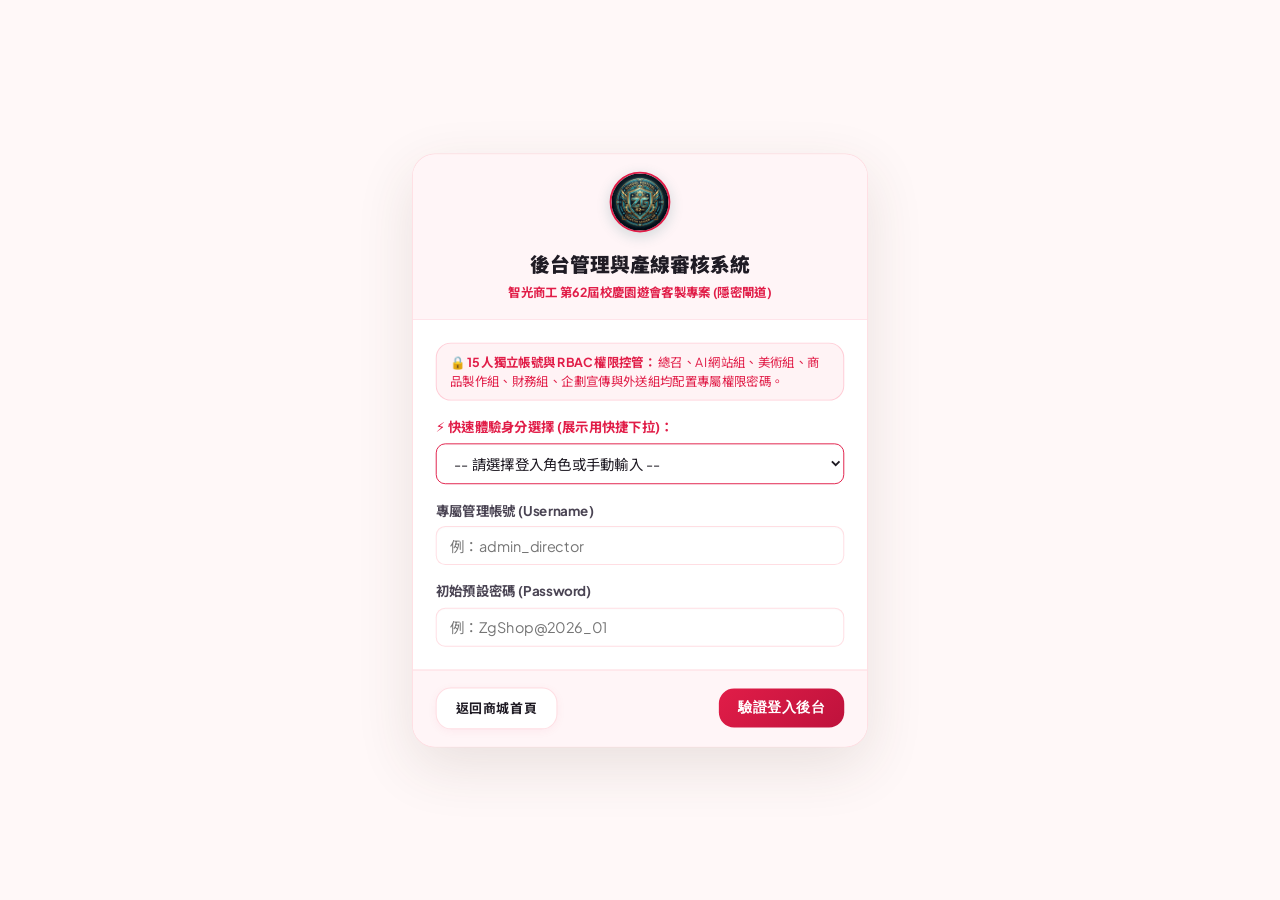
==== admin/index.html @ 62a2a04f "Add files via upload" ====
<!DOCTYPE html>
<html lang="zh-TW">
<head>
  <base href="../">
  <meta charset="UTF-8">
  <meta name="viewport" content="width=device-width, initial-scale=1.0">
  <title>智光商工 62週年校慶 | 後台管理與產線審核系統 (隱密管理閘道)</title>
  <meta name="robots" content="noindex, nofollow">
  <meta name="theme-color" content="#fbf9f5">

  <!-- 2026 雲舞白 × 變革藍綠 全球美學樣式表 -->
  <link rel="stylesheet" href="css/styles.css">
  <link rel="stylesheet" href="css/print.css">

  <style>
    /* 2026 淺色系後台專用高階介面元件 */
    .admin-layout {
      display: flex;
      min-height: 100vh;
      background: var(--bg-main);
    }

    .admin-sidebar {
      width: 260px;
      background: #ffffff;
      border-right: 1px solid var(--border-subtle);
      display: flex;
      flex-direction: column;
      flex-shrink: 0;
      box-shadow: 2px 0 16px rgba(70, 55, 40, 0.03);
    }

    .admin-sidebar-header {
      padding: 22px 20px;
      border-bottom: 1px solid var(--border-subtle);
      display: flex;
      align-items: center;
      gap: 12px;
      background: var(--bg-subtle-warm);
    }

    .admin-nav-list {
      list-style: none;
      padding: 16px 12px;
      display: flex;
      flex-direction: column;
      gap: 6px;
      flex-grow: 1;
    }

    .admin-tab-btn {
      display: flex;
      align-items: center;
      gap: 12px;
      padding: 12px 16px;
      border-radius: var(--radius-md);
      color: var(--text-secondary);
      font-weight: 600;
      font-size: 0.9rem;
      background: transparent;
      border: 1px solid transparent;
      cursor: pointer;
      width: 100%;
      text-align: left;
      transition: all var(--transition-fast);
    }

    .admin-tab-btn:hover {
      background: var(--bg-subtle-warm);
      color: var(--text-primary);
    }

    .admin-tab-btn.active {
      background: var(--teal-soft-bg);
      border-color: var(--teal-border);
      color: var(--teal-primary);
      font-weight: 800;
    }

    .admin-content-area {
      flex-grow: 1;
      overflow-y: auto;
      background: var(--bg-main);
      display: flex;
      flex-direction: column;
    }

    .admin-topbar {
      height: 70px;
      border-bottom: 1px solid var(--border-subtle);
      background: rgba(255, 255, 255, 0.9);
      backdrop-filter: blur(16px);
      display: flex;
      align-items: center;
      justify-content: space-between;
      padding: 0 28px;
      box-shadow: 0 2px 10px rgba(70, 55, 40, 0.02);
    }

    .admin-view-body {
      padding: 28px;
      flex-grow: 1;
    }

    .admin-tab-content {
      display: none;
    }

    .admin-tab-content.active {
      display: block;
    }

    /* 表格樣式 (白底暖灰邊框高對比) */
    .admin-table {
      width: 100%;
      border-collapse: collapse;
      font-size: 0.88rem;
      background: #ffffff;
    }

    .admin-table th, .admin-table td {
      padding: 12px 14px;
      border-bottom: 1px solid var(--border-subtle);
      text-align: left;
    }

    .admin-table th {
      background: var(--bg-subtle-warm);
      color: var(--text-secondary);
      font-weight: 800;
      white-space: nowrap;
    }

    .admin-table tr:hover td {
      background: rgba(18, 99, 107, 0.03);
    }

    .table-img-thumb {
      width: 44px;
      height: 44px;
      border-radius: 6px;
      object-fit: cover;
      border: 1px solid var(--border-subtle);
      cursor: pointer;
      transition: transform 0.2s;
      background: #fff;
    }

    .table-img-thumb:hover {
      transform: scale(1.15);
      border-color: var(--teal-primary);
    }

    .role-badge {
      display: inline-block;
      padding: 3px 8px;
      border-radius: var(--radius-full);
      font-size: 0.72rem;
      font-weight: 800;
      background: var(--teal-soft-bg);
      border: 1px solid var(--teal-border);
      color: var(--teal-primary);
    }

    .btn-sm {
      padding: 6px 14px;
      font-size: 0.82rem;
    }
  </style>
</head>
<body>

  <!-- 後台 Toast 通知容器 -->
  <div id="admin-toast-container"></div>

  <!-- ==========================================
       狀態 1：後台登入閘道視窗 (RBAC 獨立驗證)
       ========================================== -->
  <div id="admin-login-screen" style="position:fixed;inset:0;background:var(--bg-main);z-index:9999;display:flex;align-items:center;justify-content:center;padding:20px;">
    <div class="modal-card" style="max-width:480px;border-color:var(--border-subtle);box-shadow:0 20px 60px rgba(70,55,40,0.12);">
      <div class="modal-header" style="text-align:center;display:block;background:var(--bg-subtle-warm);">
        <img src="assets/images/logo.png" style="width:64px;height:64px;border-radius:50%;border:2px solid var(--teal-primary);margin:0 auto 10px;box-shadow:0 4px 14px rgba(18,99,107,0.2);">
        <h2 style="font-size:1.3rem;font-weight:900;color:var(--text-primary);">後台管理與產線審核系統</h2>
        <div style="font-size:0.82rem;color:var(--teal-primary);margin-top:2px;font-weight:700;">智光商工 第62屆校慶園遊會客製專案 (隱密閘道)</div>
      </div>

      <form id="form-admin-login">
        <div class="modal-body" style="gap:16px;">
          <div style="background:var(--teal-soft-bg);border:1px solid var(--teal-border);border-radius:var(--radius-md);padding:10px 14px;font-size:0.82rem;color:var(--teal-primary);line-height:1.5;">
            🔒 <strong>15 人獨立帳號與 RBAC 權限控管：</strong> 總召、AI 網站組、美術組、商品製作組、財務組、企劃宣傳與外送組均配置專屬權限密碼。
          </div>

          <!-- 快速角色體驗切換器 (Demo 便利選單) -->
          <div class="form-group">
            <label class="form-label" style="color:var(--teal-primary);">⚡ 快速體驗身分選擇 (展示用快捷下拉)：</label>
            <select id="quick-role-select" class="form-select" style="border-color:var(--teal-primary);">
              <option value="">-- 請選擇登入角色或手動輸入 --</option>
              <option value="admin_director">總召 (Super Admin) - 全權限 / 銷毀權</option>
              <option value="admin_web_core">AI 網站組 (Developer) - 系統開發 / 報表</option>
              <option value="admin_art_core">美術視覺組 (QC Reviewer) - 1080P 圖檔審核</option>
              <option value="admin_maker_core">商品製作組 (Production) - 產線直開原圖</option>
              <option value="admin_finance_core">財務組 (Finance) - 營收 / Excel / 雙聯單</option>
              <option value="staff_plan_A">企劃組 (Marketing) - 統計 / 個資脫敏</option>
              <option value="staff_promo_A">宣傳組 (Promotion) - 進度 / 個資脫敏</option>
              <option value="staff_delivery_A">外送組 (Logistics) - 班級配送 / 退件單</option>
            </select>
          </div>

          <div class="form-group">
            <label class="form-label" for="admin-login-username">專屬管理帳號 (Username)</label>
            <input type="text" id="admin-login-username" class="form-input" placeholder="例：admin_director" required>
          </div>

          <div class="form-group">
            <label class="form-label" for="admin-login-password">初始預設密碼 (Password)</label>
            <input type="password" id="admin-login-password" class="form-input" placeholder="例：ZgShop@2026_01" required>
          </div>
        </div>

        <div class="modal-footer" style="justify-content:space-between;background:var(--bg-subtle-warm);">
          <a href="index.html" class="btn btn-secondary" style="font-size:0.85rem;">返回商城首頁</a>
          <button type="submit" class="btn btn-primary">
            <span>驗證登入後台</span>
          </button>
        </div>
      </form>
    </div>
  </div>

  <!-- ==========================================
       狀態 2：後台主操作介面 (RBAC 核心系統)
       ========================================== -->
  <div id="admin-main-app" class="admin-layout" style="display:none;">
    <!-- 左側側邊導覽欄 -->
    <aside class="admin-sidebar">
      <div class="admin-sidebar-header">
        <img src="assets/images/logo.png" style="width:36px;height:36px;border-radius:50%;border:1.5px solid var(--teal-primary);">
        <div>
          <div style="font-weight:900;font-size:0.95rem;color:var(--text-primary);">智光創客後台</div>
          <div style="font-size:0.72rem;color:var(--teal-primary);font-weight:700;">RBAC v2.6 MASTER</div>
        </div>
      </div>

      <ul class="admin-nav-list">
        <li>
          <button id="tab-btn-dashboard" class="admin-tab-btn active" data-tab="dashboard">
            <span>📊</span><span>營運總覽儀表板</span>
          </button>
        </li>
        <li>
          <button id="tab-btn-qc" class="admin-tab-btn" data-tab="qc">
            <span>🎨</span><span>美術組圖檔 QC 審核</span>
          </button>
        </li>
        <li>
          <button id="tab-btn-production" class="admin-tab-btn" data-tab="production">
            <span>🏭</span><span>產線印製對接看板</span>
          </button>
        </li>
        <li>
          <button id="tab-btn-finance" class="admin-tab-btn" data-tab="finance">
            <span>💰</span><span>財務對帳與 A4 雙聯單</span>
          </button>
        </li>
        <li>
          <button id="tab-btn-delivery" class="admin-tab-btn" data-tab="delivery">
            <span>🚚</span><span>班級外送與退件通知</span>
          </button>
        </li>
        <li>
          <button id="tab-btn-auth-codes" class="admin-tab-btn" data-tab="auth_mgr">
            <span>🔑</span><span>專員學號 (登入驗證碼)</span>
          </button>
        </li>
        <li>
          <button id="tab-btn-security" class="admin-tab-btn" data-tab="security">
            <span>🛡️</span><span>資安日誌與 14 天銷毀</span>
          </button>
        </li>
      </ul>

      <!-- 側邊欄底部帳號資訊 -->
      <div style="padding:16px;border-top:1px solid var(--border-subtle);background:var(--bg-subtle-warm);">
        <div style="font-size:0.75rem;color:var(--text-muted);font-weight:600;">目前登入成員：</div>
        <div style="display:flex;align-items:center;justify-content:space-between;margin-top:4px;">
          <div>
            <div id="admin-user-name" style="font-weight:800;font-size:0.9rem;color:var(--text-primary);">總召 (主辦人)</div>
            <div id="admin-dept-tag" style="font-size:0.72rem;color:var(--teal-primary);font-weight:600;">大會核心指揮部</div>
          </div>
          <span id="admin-role-badge" class="role-badge">Super Admin</span>
        </div>
        <button id="btn-admin-logout" class="btn btn-secondary btn-full btn-sm" style="margin-top:12px;">
          <span>安全登出</span>
        </button>
      </div>
    </aside>

    <!-- 右側主內容顯示區 -->
    <div class="admin-content-area">
      <!-- 頂部資訊列 -->
      <header class="admin-topbar">
        <div style="display:flex;align-items:center;gap:12px;">
          <h2 style="font-size:1.15rem;font-weight:900;color:var(--text-primary);">智光商工 115學年度 第62屆校慶園遊會</h2>
          <span style="font-size:0.78rem;color:var(--teal-primary);background:var(--teal-soft-bg);padding:4px 10px;border-radius:4px;border:1px solid var(--teal-border);font-weight:600;">
            個資銷毀承諾倒數：<strong id="destruction-countdown-timer">計算中...</strong>
          </span>
        </div>

        <div style="display:flex;align-items:center;gap:10px;flex-wrap:wrap;">
          <!-- 示範資料維護開關 -->
          <button id="btn-clear-mock" class="btn btn-secondary btn-sm" title="移除 5 筆預設示範訂單，僅保留前台下單之真實顧客訂單" onclick="handleClearMockData()">
            <span>🗑️ 清除示範假資料</span>
          </button>
          <button id="btn-reset-mock" class="btn btn-secondary btn-sm" title="還原系統預設 5 筆示範訂單" onclick="handleResetMockData()">
            <span>🔄 還原示範資料</span>
          </button>

          <!-- 財務與管理員專屬：匯出 Excel -->
          <button id="btn-export-excel" class="btn btn-cyan btn-sm">
            <span>📥 匯出 Excel 總表 (=HYPERLINK)</span>
          </button>
          <!-- 財務與管理員專屬：批次印雙聯單 -->
          <button id="btn-batch-print-a4" class="btn btn-primary btn-sm">
            <span>🖨️ 批次套印 A4 雙聯確認單</span>
          </button>
        </div>
      </header>

      <!-- 主要內容檢視體 (Tab Views) -->
      <main class="admin-view-body">
        
        <!-- View 1: 營運總覽儀表板 (Dashboard) -->
        <section id="view-dashboard" class="admin-tab-content active">
          <div style="display:grid;grid-template-columns:repeat(auto-fit, minmax(180px, 1fr));gap:16px;margin-bottom:24px;">
            <div class="hero-stat-card">
              <div class="hero-stat-label">已收現金總額</div>
              <div id="stat-total-revenue" class="hero-stat-value">NT$ 0</div>
            </div>
            <div class="hero-stat-card">
              <div class="hero-stat-label">待收現金餘額</div>
              <div id="stat-pending-revenue" class="hero-stat-value" style="color:var(--warm-sand);">NT$ 0</div>
            </div>
            <div class="hero-stat-card">
              <div class="hero-stat-label">總製造商品數</div>
              <div id="stat-total-items" class="hero-stat-value" style="color:var(--text-primary);">0 件</div>
            </div>
            <div class="hero-stat-card">
              <div class="hero-stat-label">待美術審核</div>
              <div id="stat-qc-pending" class="hero-stat-value" style="color:var(--warm-sand-hover);">0 筆</div>
            </div>
            <div class="hero-stat-card">
              <div class="hero-stat-label">審核通過 (印製中)</div>
              <div id="stat-qc-approved" class="hero-stat-value" style="color:var(--sage-green);">0 筆</div>
            </div>
            <div class="hero-stat-card">
              <div class="hero-stat-label">退件待補件</div>
              <div id="stat-qc-rejected" class="hero-stat-value" style="color:var(--alert-crimson);">0 筆</div>
            </div>
          </div>

          <div style="background:#ffffff;border:1px solid var(--border-subtle);border-radius:var(--radius-md);overflow:hidden;box-shadow:var(--shadow-sm);">
            <div style="padding:16px 20px;border-bottom:1px solid var(--border-subtle);display:flex;justify-content:space-between;align-items:center;background:var(--bg-subtle-warm);">
              <h3 style="font-size:1rem;font-weight:800;color:var(--text-primary);">全校即時訂單動態監控 (智慧拆單獨立流水工單)</h3>
              <span style="font-size:0.78rem;color:var(--text-muted);">企劃與宣傳組查看時自動執行個資脫敏遮蔽</span>
            </div>
            <div style="overflow-x:auto;">
              <table class="admin-table">
                <thead>
                  <tr>
                    <th>工單編號</th>
                    <th>雙聯單號</th>
                    <th>學生 / 班級座號</th>
                    <th>客製品項</th>
                    <th>金額</th>
                    <th>美術審核</th>
                    <th>產線狀態</th>
                    <th>收款狀態</th>
                  </tr>
                </thead>
                <tbody id="dashboard-orders-tbody"></tbody>
              </table>
            </div>
          </div>
        </section>

        <!-- View 2: 美術視覺組：圖檔 QC 審核工作台 (QC Reviewer) -->
        <section id="view-qc" class="admin-tab-content">
          <div style="display:flex;justify-content:space-between;align-items:center;margin-bottom:16px;">
            <div>
              <h3 style="font-size:1.15rem;font-weight:900;color:var(--text-primary);">美術視覺審查工作台 (QC 核心防線)</h3>
              <p style="font-size:0.85rem;color:var(--text-secondary);">點擊縮圖檢視 1080P/300DPI 規格，確認轉印出血線與色彩模式，審核通過後自動啟動 3 天送單倒數</p>
            </div>
            <div>
              <select id="qc-status-filter" class="form-select" onchange="renderQCView()">
                <option value="all">全部審核狀態</option>
                <option value="待審核" selected>待審核 (優先處理)</option>
                <option value="審核通過">審核通過</option>
                <option value="退件">退件</option>
              </select>
            </div>
          </div>

          <div style="background:#ffffff;border:1px solid var(--border-subtle);border-radius:var(--radius-md);overflow:hidden;box-shadow:var(--shadow-sm);">
            <div style="overflow-x:auto;">
              <table class="admin-table">
                <thead>
                  <tr>
                    <th>工單編號</th>
                    <th>印製原圖</th>
                    <th>品項 / 上傳解析度</th>
                    <th>顧客特殊備註</th>
                    <th>目前狀態</th>
                    <th>審核反饋備註</th>
                    <th>審核操作</th>
                  </tr>
                </thead>
                <tbody id="qc-orders-tbody"></tbody>
              </table>
            </div>
          </div>
        </section>

        <!-- View 3: 商品製作組：產線印製對接看板 (Production) -->
        <section id="view-production" class="admin-tab-content">
          <div style="display:flex;justify-content:space-between;align-items:center;margin-bottom:16px;">
            <div>
              <h3 style="font-size:1.15rem;font-weight:900;color:var(--text-primary);">產線熱昇華/UV印製作業看板 (機台專用)</h3>
              <p style="font-size:0.85rem;color:var(--text-secondary);">按商品分類分流作業，點擊圖檔直達原圖，支持下載 PNG/JPG 直接對接熱壓烤杯機與直噴機台</p>
            </div>
            <div>
              <select id="prod-filter-cat" class="form-select" onchange="renderProductionView()">
                <option value="all">全產品線 (全部)</option>
                <option value="MUG">陶瓷馬克杯產線</option>
                <option value="CST">吸水杯墊產線</option>
                <option value="BDG">金屬胸章產線</option>
                <option value="CRD">悠遊卡套產線</option>
                <option value="PSP">客製護照套產線</option>
              </select>
            </div>
          </div>

          <div id="production-board-cards" style="display:grid;grid-template-columns:repeat(auto-fill, minmax(360px, 1fr));gap:16px;">
            <!-- 動態渲染產線工作卡片 -->
          </div>
        </section>

        <!-- View 4: 財務組：帳務核銷與 A4 雙聯單 (Finance) -->
        <section id="view-finance" class="admin-tab-content">
          <div style="display:flex;justify-content:space-between;align-items:center;margin-bottom:16px;">
            <div>
              <h3 style="font-size:1.15rem;font-weight:900;color:var(--text-primary);">財務帳務出納與三聯單核銷專區</h3>
              <p style="font-size:0.85rem;color:var(--text-secondary);">可單獨或批次套印標準 A4 三聯確認單 (上聯顧客取貨、中聯行政留存、下聯財務存查，含撕線點線)，及時核銷腰包現金</p>
            </div>
          </div>

          <div style="background:#ffffff;border:1px solid var(--border-subtle);border-radius:var(--radius-md);overflow:hidden;box-shadow:var(--shadow-sm);">
            <div style="overflow-x:auto;">
              <table class="admin-table">
                <thead>
                  <tr>
                    <th>工單編號</th>
                    <th>三聯流水號</th>
                    <th>學號 (PK)</th>
                    <th>班級座號姓名</th>
                    <th>訂購品項</th>
                    <th>應收金額</th>
                    <th>現金收款切換</th>
                    <th>A4 三聯單套印</th>
                  </tr>
                </thead>
                <tbody id="finance-orders-tbody"></tbody>
              </table>
            </div>
          </div>
        </section>

        <!-- View 5: 外送物流組：班級配送與第4天退件單 (Logistics) -->
        <section id="view-delivery" class="admin-tab-content">
          <div style="margin-bottom:20px;">
            <h3 style="font-size:1.15rem;font-weight:900;color:var(--text-primary);">外送物流班級配送管理</h3>
            <p style="font-size:0.85rem;color:var(--text-secondary);">外送專員僅能檢視班級座號與姓名，全校性電話與個資總表嚴密隔離防止外洩</p>
          </div>

          <!-- 第 4 天退件防漏接專區 -->
          <div style="margin-bottom:24px;">
            <h4 style="font-size:0.95rem;font-weight:800;color:var(--alert-crimson);margin-bottom:10px;display:flex;align-items:center;gap:8px;">
              <span>🚨</span>
              <span>第 4 天未更換圖檔之退件專案清單 (外送組實體到班送單)</span>
            </h4>
            <div id="delivery-return-watchlist">
              <!-- 動態載入逾期退件 -->
            </div>
          </div>

          <!-- 班級送貨排程表格 -->
          <div style="background:#ffffff;border:1px solid var(--border-subtle);border-radius:var(--radius-md);overflow:hidden;box-shadow:var(--shadow-sm);">
            <div style="padding:14px 20px;border-bottom:1px solid var(--border-subtle);background:var(--bg-subtle-warm);">
              <h4 style="font-size:0.95rem;font-weight:800;color:var(--text-primary);">全校班級外送簽收總表</h4>
            </div>
            <div style="overflow-x:auto;">
              <table class="admin-table">
                <thead>
                  <tr>
                    <th>工單編號</th>
                    <th>目的班級</th>
                    <th>座號</th>
                    <th>學生姓名</th>
                    <th>品項數量</th>
                    <th>配送狀態</th>
                    <th>狀態變更</th>
                  </tr>
                </thead>
                <tbody id="delivery-orders-tbody"></tbody>
              </table>
            </div>
          </div>
        </section>

        <!-- View: 專員學號 (登入驗證碼管理矩陣) -->
        <section id="view-auth_mgr" class="admin-tab-content">
          <div style="margin-bottom:20px;">
            <h3 style="font-size:1.15rem;font-weight:900;color:var(--text-primary);">各組專員學號 (登入驗證碼) 管理中心</h3>
            <p style="font-size:0.85rem;color:var(--text-secondary);">
              大會已將登入驗證碼設定為「各組專員學號」。目前成員名單尚未完全確定，各職位已預載對應帳號，總召或負責人可於此處直接鍵入並儲存專員學號，儲存後即時生效！
            </p>
          </div>

          <div style="background:#ffffff;border:1px solid var(--border-subtle);border-radius:var(--radius-md);overflow:hidden;box-shadow:var(--shadow-sm);">
            <div style="overflow-x:auto;">
              <table class="admin-table">
                <thead>
                  <tr>
                    <th>登入帳號</th>
                    <th>專員職位</th>
                    <th>負責組別</th>
                    <th>專員學號 (登入驗證碼)</th>
                    <th>操作</th>
                  </tr>
                </thead>
                <tbody id="admin-auth-codes-tbody"></tbody>
              </table>
            </div>
          </div>
        </section>

        <!-- View 6: 資安日誌與 14 天到期全量物理銷毀 (Security & Data Wipe) -->
        <section id="view-security" class="admin-tab-content">
          <div style="display:flex;justify-content:space-between;align-items:flex-start;margin-bottom:20px;">
            <div>
              <h3 style="font-size:1.15rem;font-weight:900;color:var(--text-primary);">大會資安稽核矩陣與個資銷毀防線</h3>
              <p style="font-size:0.85rem;color:var(--text-secondary);">資安防護規範：活動籌備與進行期間全程安全保存；於活動圓滿閉幕日（預定 2026/11/15）後起算保留 14 天供財務對帳與補印三聯單，屆期後始開放執行物理銷毀</p>
            </div>
            <button id="btn-emergency-wipe" class="btn btn-danger">
              <span>⚠️ 閉幕 14 天到期個資物理抹除 (安全防護中)</span>
            </button>
          </div>

          <div style="background:var(--alert-soft);border:1.5px solid rgba(201,59,59,0.3);border-radius:var(--radius-md);padding:16px;margin-bottom:20px;color:var(--alert-crimson);font-size:0.85rem;line-height:1.7;">
            <strong>🚨 資安最高指導原則宣告：</strong><br>
            1. 全團隊 15 位成員帳號權限已完成隔離，非授權人員無權存取全校原始個資總表。<br>
            2. 本系統資料庫具備不可逆之全量抹除指令，點擊上方按鈕將物理銷毀所有學生真實姓名、學號、電話及所有歷史訂單，杜絕校園個資外洩風險。
          </div>

          <div style="background:#ffffff;border:1px solid var(--border-subtle);border-radius:var(--radius-md);padding:20px;box-shadow:var(--shadow-sm);">
            <h4 style="font-size:0.95rem;font-weight:800;color:var(--text-primary);margin-bottom:12px;">系統資安作業稽核日誌 (Audit Trail)</h4>
            <div id="security-audit-logs-box" style="max-height:400px;overflow-y:auto;background:var(--bg-subtle-warm);padding:14px;border-radius:var(--radius-sm);border:1px solid var(--border-subtle);">
              <!-- 動態載入日誌 -->
            </div>
          </div>
        </section>

      </main>
    </div>
  </div>

  <!-- 模態視窗：美術視覺組原圖檢視與審核決策視窗 (QC Inspection Modal) -->
  <div id="modal-qc-inspect" class="modal-overlay">
    <div class="modal-card modal-card-lg">
      <div class="modal-header">
        <h3 class="modal-title">美術視覺審查 (QC Inspector)</h3>
        <button class="drawer-close-btn admin-modal-close">✕</button>
      </div>
      <div class="modal-body">
        <div style="display:grid;grid-template-columns:1.2fr 1fr;gap:20px;">
          <!-- 圖片預覽區 -->
          <div style="background:#f7f4ed;border:1px solid var(--border-subtle);border-radius:var(--radius-md);padding:12px;text-align:center;">
            <img id="qc-inspect-img" src="" alt="原圖預覽" style="max-width:100%;max-height:360px;object-fit:contain;border-radius:4px;">
            <div style="margin-top:12px;">
              <a id="qc-open-original-tab" href="" target="_blank" class="btn btn-secondary btn-sm">
                <span>在新分頁檢視 100% 原始尺寸原圖 ↗</span>
              </a>
            </div>
          </div>

          <!-- 審核資訊與決策表單 -->
          <div style="display:flex;flex-direction:column;gap:12px;">
            <div style="background:var(--bg-subtle-warm);padding:14px;border-radius:var(--radius-sm);font-size:0.85rem;border:1px solid var(--border-subtle);">
              <div><strong>工單編號：</strong> <span id="qc-inspect-order-id" style="color:var(--teal-primary);font-family:monospace;font-weight:800;"></span></div>
              <div style="margin-top:4px;"><strong>商品規格：</strong> <span id="qc-inspect-prod-name"></span></div>
              <div style="margin-top:4px;"><strong>訂購學生：</strong> <span id="qc-inspect-student"></span></div>
              <div style="margin-top:4px;"><strong>解析度偵測：</strong> <span id="qc-inspect-res" style="color:var(--sage-green);font-weight:700;"></span></div>
              <div style="margin-top:4px;"><strong>顧客備註：</strong> <span id="qc-inspect-notes" class="single-line" style="color:var(--warm-sand-hover);"></span></div>
            </div>

            <div class="form-group">
              <label class="form-label" for="qc-inspect-note-input">
                審核備註與反饋說明 <span style="font-size:0.75rem;color:var(--text-muted);">(若退件請強制填寫具體改善原因)</span>
              </label>
              <textarea id="qc-inspect-note-input" class="form-textarea" rows="3" placeholder="例：圖檔尺寸合格，符合 300DPI 轉印標準。或：原圖僅 640x480，文字邊緣鋸齒嚴重，請更換 1080P 圖檔。"></textarea>
            </div>

            <div style="display:flex;gap:10px;margin-top:auto;">
              <button class="btn btn-danger" style="flex:1;" onclick="submitQCDecision('退件')">
                <span>✕ 退件 (通知學生重傳)</span>
              </button>
              <button class="btn btn-primary" style="flex:1.4;" onclick="submitQCDecision('審核通過')">
                <span>✓ 審核通過 (准予印製)</span>
              </button>
            </div>
          </div>
        </div>
      </div>
      <div class="modal-footer">
        <button class="btn btn-secondary admin-modal-close">關閉視窗</button>
      </div>
    </div>
  </div>

  <!-- A4 三聯確認單即時預覽視窗 (螢幕檢視與單張列印防呆) -->
  <div id="modal-slip-preview" class="modal-overlay">
    <div class="modal-card modal-card-lg" style="max-width:860px;max-height:92vh;">
      <div class="modal-header">
        <div style="display:flex;align-items:center;gap:10px;">
          <span style="font-size:1.3rem;">🖨️</span>
          <div>
            <h3 class="modal-title" style="font-size:1.1rem;">A4 三聯確認單即時檢視與列印</h3>
            <p style="font-size:0.75rem;color:var(--text-muted);margin:0;">請核對上聯(顧客取貨/防偽章)、中聯(派送留存)、下聯(財務存查)資料與金額，確認無誤後點擊列印</p>
          </div>
        </div>
        <button class="modal-close-btn" onclick="closeSlipPreviewModal()">✕</button>
      </div>

      <div class="modal-body" style="padding:16px 20px;background:#f3f4f6;">
        <div id="slip-preview-render-target" class="slip-screen-preview-wrapper" style="background:#fff;padding:24px;border-radius:8px;border:1px solid #d1d5db;box-shadow:0 4px 12px rgba(0,0,0,0.06);max-height:65vh;overflow-y:auto;">
          <!-- 動態載入該筆訂單真實三聯單內容 -->
        </div>
      </div>

      <div class="modal-footer" style="background:#ffffff;">
        <span id="slip-preview-info-tag" style="font-size:0.85rem;color:var(--text-muted);margin-right:auto;"></span>
        <button class="btn btn-secondary" onclick="closeSlipPreviewModal()">✕ 關閉視窗</button>
        <button id="btn-confirm-print-single" class="btn btn-primary" onclick="confirmPrintCurrentPreview()">
          <span>🖨️ 送往印表機列印此單 (A4 三聯標準格式)</span>
        </button>
      </div>
    </div>
  </div>

  <!-- 批次套印 A4 三聯單精靈視窗 -->
  <div id="modal-batch-slip" class="modal-overlay">
    <div class="modal-card modal-card-lg" style="max-width:900px;">
      <div class="modal-header">
        <div>
          <h3 class="modal-title">🖨️ 批次套印 A4 三聯單精靈</h3>
          <p style="font-size:0.8rem;color:var(--text-muted);margin-top:2px;">請勾選欲列印之「審核通過」工單，避免重複列印或誤印舊資料：</p>
        </div>
        <button class="modal-close-btn" onclick="closeBatchSlipModal()">✕</button>
      </div>

      <div class="modal-body" style="padding:18px 24px;">
        <div style="display:flex;justify-content:space-between;align-items:center;flex-wrap:wrap;gap:10px;margin-bottom:12px;">
          <div style="display:flex;gap:8px;">
            <button class="btn btn-secondary btn-sm" onclick="setBatchSelectAll(true)">✓ 全選</button>
            <button class="btn btn-secondary btn-sm" onclick="setBatchSelectAll(false)">✕ 取消全選</button>
            <button class="btn btn-secondary btn-sm" onclick="setBatchSelectRealOnly()">★ 僅選真實客戶訂單</button>
          </div>
          <span style="font-size:0.85rem;color:var(--teal-primary);font-weight:700;">
            已選取 <span id="batch-selected-count">0</span> / <span id="batch-total-count">0</span> 張工單
          </span>
        </div>

        <div style="max-height:380px;overflow-y:auto;border:1px solid var(--border-subtle);border-radius:var(--radius-sm);">
          <table class="admin-table" style="font-size:0.85rem;">
            <thead>
              <tr>
                <th style="width:40px;text-align:center;"><input type="checkbox" id="batch-check-all-top" onchange="setBatchSelectAll(this.checked)"></th>
                <th>工單編號</th>
                <th>雙聯號</th>
                <th>學號</th>
                <th>姓名班級</th>
                <th>商品名稱</th>
                <th>金額</th>
                <th>收款</th>
                <th>單獨預覽</th>
              </tr>
            </thead>
            <tbody id="batch-slip-tbody"></tbody>
          </table>
        </div>
      </div>

      <div class="modal-footer">
        <button class="btn btn-secondary" onclick="closeBatchSlipModal()">✕ 取消</button>
        <button id="btn-batch-execute-print" class="btn btn-primary" onclick="executeBatchPrintSelected()">
          <span>🖨️ 開始批次列印勾選單據</span>
        </button>
      </div>
    </div>
  </div>

  <!-- 列印專用容器 1：A4 雙聯確認單 (上聯顧客憑證，下聯財務存根) -->
  <div id="print-double-slip-container"></div>

  <!-- 列印專用容器 2：外送組第4天圖檔退件到班實體通知單 -->
  <div id="print-return-notice-container"></div>

  <!-- 外部依賴函式庫 (SheetJS for Excel HYPERLINK) -->
  <script src="assets/vendor/xlsx.full.min.js"></script>

  <!-- 核心資料與管理邏輯 -->
  <script src="js/data.js"></script>
  <script src="js/admin.js"></script>
</body>
</html>
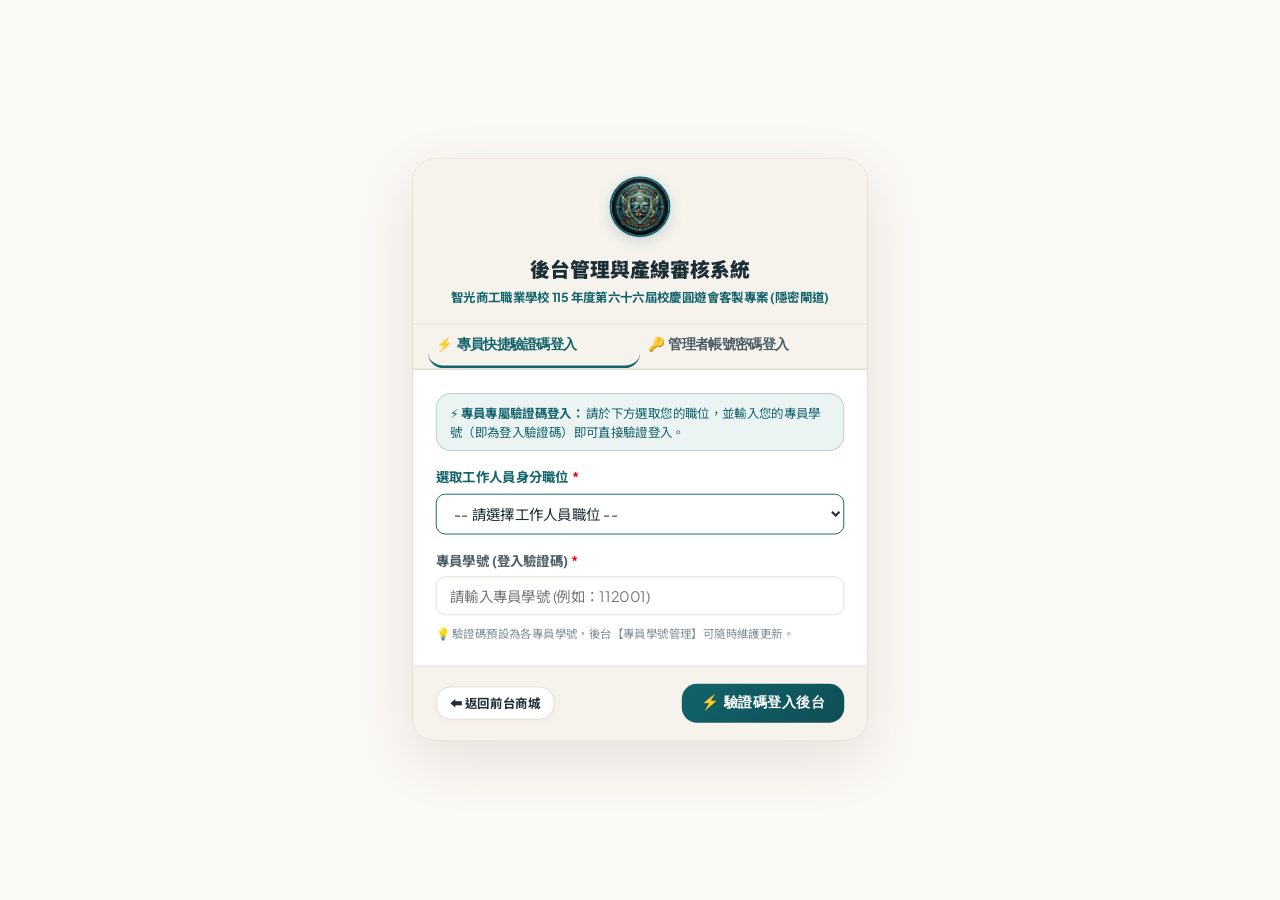
==== commit e539631f: "Add files via upload" ====
--- a/admin/index.html
+++ b/admin/index.html
@@ -13,6 +13,21 @@
   <link rel="stylesheet" href="css/print.css">
 
   <style>
+    /* 2026 美學後台樣式防禦變數 */
+    :root {
+      --bg-main: #fbf9f5;
+      --bg-surface: #ffffff;
+      --bg-subtle-warm: #f6f3ed;
+      --teal-primary: #12636b;
+      --teal-hover: #0e4f55;
+      --teal-soft-bg: rgba(18, 99, 107, 0.08);
+      --teal-border: rgba(18, 99, 107, 0.25);
+      --text-primary: #1b2e35;
+      --text-secondary: #4a5c64;
+      --text-muted: #7d8f97;
+      --border-subtle: #e5ded3;
+    }
+
     /* 2026 淺色系後台專用高階介面元件 */
     .admin-layout {
       display: flex;
@@ -181,49 +196,96 @@
       <div class="modal-header" style="text-align:center;display:block;background:var(--bg-subtle-warm);">
         <img src="assets/images/logo.png" style="width:64px;height:64px;border-radius:50%;border:2px solid var(--teal-primary);margin:0 auto 10px;box-shadow:0 4px 14px rgba(18,99,107,0.2);">
         <h2 style="font-size:1.3rem;font-weight:900;color:var(--text-primary);">後台管理與產線審核系統</h2>
-        <div style="font-size:0.82rem;color:var(--teal-primary);margin-top:2px;font-weight:700;">智光商工 第62屆校慶園遊會客製專案 (隱密閘道)</div>
-      </div>
-
-      <form id="form-admin-login">
-        <div class="modal-body" style="gap:16px;">
-          <div style="background:var(--teal-soft-bg);border:1px solid var(--teal-border);border-radius:var(--radius-md);padding:10px 14px;font-size:0.82rem;color:var(--teal-primary);line-height:1.5;">
-            🔒 <strong>15 人獨立帳號與 RBAC 權限控管：</strong> 總召、AI 網站組、美術組、商品製作組、財務組、企劃宣傳與外送組均配置專屬權限密碼。
-          </div>
-
-          <!-- 快速角色體驗切換器 (Demo 便利選單) -->
-          <div class="form-group">
-            <label class="form-label" style="color:var(--teal-primary);">⚡ 快速體驗身分選擇 (展示用快捷下拉)：</label>
-            <select id="quick-role-select" class="form-select" style="border-color:var(--teal-primary);">
-              <option value="">-- 請選擇登入角色或手動輸入 --</option>
-              <option value="admin_director">總召 (Super Admin) - 全權限 / 銷毀權</option>
-              <option value="admin_web_core">AI 網站組 (Developer) - 系統開發 / 報表</option>
-              <option value="admin_art_core">美術視覺組 (QC Reviewer) - 1080P 圖檔審核</option>
-              <option value="admin_maker_core">商品製作組 (Production) - 產線直開原圖</option>
-              <option value="admin_finance_core">財務組 (Finance) - 營收 / Excel / 雙聯單</option>
-              <option value="staff_plan_A">企劃組 (Marketing) - 統計 / 個資脫敏</option>
-              <option value="staff_promo_A">宣傳組 (Promotion) - 進度 / 個資脫敏</option>
-              <option value="staff_delivery_A">外送組 (Logistics) - 班級配送 / 退件單</option>
-            </select>
-          </div>
-
-          <div class="form-group">
-            <label class="form-label" for="admin-login-username">專屬管理帳號 (Username)</label>
-            <input type="text" id="admin-login-username" class="form-input" placeholder="例：admin_director" required>
-          </div>
-
-          <div class="form-group">
-            <label class="form-label" for="admin-login-password">初始預設密碼 (Password)</label>
-            <input type="password" id="admin-login-password" class="form-input" placeholder="例：ZgShop@2026_01" required>
-          </div>
-        </div>
-
-        <div class="modal-footer" style="justify-content:space-between;background:var(--bg-subtle-warm);">
-          <a href="index.html" class="btn btn-secondary" style="font-size:0.85rem;">返回商城首頁</a>
-          <button type="submit" class="btn btn-primary">
-            <span>驗證登入後台</span>
-          </button>
-        </div>
-      </form>
+        <div style="font-size:0.82rem;color:var(--teal-primary);margin-top:2px;font-weight:700;">智光商工職業學校 115 年度第六十六屆校慶圓遊會客製專案 (隱密閘道)</div>
+      </div>
+
+      <!-- 登入模式切換分頁 (雙軌登入：專員學號驗證碼 VS 管理者帳號密碼) -->
+      <div class="boutique-tab-nav" style="display:flex;background:var(--bg-subtle-warm);border-bottom:2px solid var(--border-subtle);padding:0 16px;">
+        <button id="admin-tab-btn-code" type="button" class="admin-tab-btn active" onclick="switchAdminLoginMode('code')" style="flex:1;text-align:center;padding:12px 8px;font-weight:800;border:none;background:transparent;cursor:pointer;border-bottom:3px solid var(--teal-primary);color:var(--teal-primary);">
+          ⚡ 專員快捷驗證碼登入
+        </button>
+        <button id="admin-tab-btn-password" type="button" class="admin-tab-btn" onclick="switchAdminLoginMode('password')" style="flex:1;text-align:center;padding:12px 8px;font-weight:800;border:none;background:transparent;cursor:pointer;border-bottom:3px solid transparent;color:var(--text-secondary);">
+          🔑 管理者帳號密碼登入
+        </button>
+      </div>
+
+      <!-- 面板 1：專員快捷驗證碼登入 (15職位下拉選單 + 專員學號驗證碼) -->
+      <div id="admin-panel-code-login">
+        <form id="form-admin-login-code" onsubmit="handleAdminLoginWithCode(event)">
+          <div class="modal-body" style="gap:16px;">
+            <div style="background:var(--teal-soft-bg);border:1px solid var(--teal-border);border-radius:var(--radius-md);padding:10px 14px;font-size:0.82rem;color:var(--teal-primary);line-height:1.5;">
+              ⚡ <strong>專員專屬驗證碼登入：</strong> 請於下方選取您的職位，並輸入您的專員學號（即為登入驗證碼）即可直接驗證登入。
+            </div>
+
+            <div class="form-group">
+              <label class="form-label" for="login-role-select" style="color:var(--teal-primary);font-weight:700;">
+                選取工作人員身分職位 <span style="color:red;">*</span>
+              </label>
+              <select id="login-role-select" class="form-select" style="border-color:var(--teal-primary);" required>
+                <option value="">-- 請選擇工作人員職位 --</option>
+                <option value="admin_director">總召 (主辦人) - 全權限 / 銷毀權</option>
+                <option value="admin_web_core">AI 資訊網站組 (核心) - 全權限 / 系統開發</option>
+                <option value="admin_web_staff">AI 資訊網站組 (招募) - 系統開發 / 報表</option>
+                <option value="admin_art_core">美術視覺組 (核心) - 1080P 圖檔審核</option>
+                <option value="admin_art_staff">美術視覺組 (招募) - 1080P 圖檔審核</option>
+                <option value="admin_maker_core">商品製作組 (核心) - 產線製造 / 直開原圖</option>
+                <option value="admin_maker_staff">商品製作組 (招募) - 產線製造進度變更</option>
+                <option value="admin_finance_core">財務出納組 (核心) - 營收對帳 / A4三聯單</option>
+                <option value="admin_finance_staff">財務出納組 (招募) - 現金對帳 / A4三聯單</option>
+                <option value="admin_logistics_core">現場外送組 (核心) - 班級配送簽收</option>
+                <option value="admin_logistics_staff">現場外送組 (招募) - 班級外送狀態更新</option>
+                <option value="admin_marketing_core">公關行銷組 (核心) - 營收總覽 (純檢視)</option>
+                <option value="admin_pr_core">企劃宣傳組 (核心) - 活動企劃 (純檢視)</option>
+                <option value="admin_equipment_core">活動設備組 (核心) - 機台設備 (純檢視)</option>
+                <option value="admin_supervisor">指導老師/大會督導 - 籌備委員會 (全權限)</option>
+              </select>
+            </div>
+
+            <div class="form-group">
+              <label class="form-label" for="login-auth-code">專員學號 (登入驗證碼) <span style="color:red;">*</span></label>
+              <input type="text" id="login-auth-code" class="form-input" placeholder="請輸入專員學號 (例如：112001)" required>
+              <div style="font-size:0.75rem;color:var(--text-muted);margin-top:4px;">
+                💡 驗證碼預設為各專員學號，後台【專員學號管理】可隨時維護更新。
+              </div>
+            </div>
+          </div>
+
+          <div class="modal-footer" style="justify-content:space-between;background:var(--bg-subtle-warm);">
+            <a href="index.html" class="btn btn-secondary btn-sm" style="text-decoration:none;">⬅ 返回前台商城</a>
+            <button type="submit" id="btn-admin-code-submit" class="btn btn-primary">
+              <span>⚡ 驗證碼登入後台</span>
+            </button>
+          </div>
+        </form>
+      </div>
+
+      <!-- 面板 2：管理者帳號密碼登入 (手動輸入帳號與預設密碼) -->
+      <div id="admin-panel-password-login" style="display:none;">
+        <form id="form-admin-login">
+          <div class="modal-body" style="gap:16px;">
+            <div style="background:var(--teal-soft-bg);border:1px solid var(--teal-border);border-radius:var(--radius-md);padding:10px 14px;font-size:0.82rem;color:var(--teal-primary);line-height:1.5;">
+              🔑 <strong>帳號密碼登入：</strong> 使用各職位預設管理者帳號與初始密碼登入系統。
+            </div>
+
+            <div class="form-group">
+              <label class="form-label" for="admin-login-username">專屬管理帳號 (Username) <span style="color:red;">*</span></label>
+              <input type="text" id="admin-login-username" class="form-input" placeholder="例：admin_director" required>
+            </div>
+
+            <div class="form-group">
+              <label class="form-label" for="admin-login-password">初始預設密碼 (Password) <span style="color:red;">*</span></label>
+              <input type="password" id="admin-login-password" class="form-input" placeholder="例：ZgShop@2026_01" required>
+            </div>
+          </div>
+
+          <div class="modal-footer" style="justify-content:space-between;background:var(--bg-subtle-warm);">
+            <a href="index.html" class="btn btn-secondary btn-sm" style="text-decoration:none;">⬅ 返回前台商城</a>
+            <button type="submit" id="btn-admin-login-submit" class="btn btn-primary">
+              <span>🔑 密碼登入系統</span>
+            </button>
+          </div>
+        </form>
+      </div>
     </div>
   </div>
 
@@ -259,7 +321,7 @@
         </li>
         <li>
           <button id="tab-btn-finance" class="admin-tab-btn" data-tab="finance">
-            <span>💰</span><span>財務對帳與 A4 雙聯單</span>
+            <span>💰</span><span>財務對帳與 A4 三聯單</span>
           </button>
         </li>
         <li>
@@ -300,9 +362,9 @@
       <!-- 頂部資訊列 -->
       <header class="admin-topbar">
         <div style="display:flex;align-items:center;gap:12px;">
-          <h2 style="font-size:1.15rem;font-weight:900;color:var(--text-primary);">智光商工 115學年度 第62屆校慶園遊會</h2>
+          <h2 style="font-size:1.15rem;font-weight:900;color:var(--text-primary);">智光商工職業學校 115 年度第六十六屆校慶圓遊會</h2>
           <span style="font-size:0.78rem;color:var(--teal-primary);background:var(--teal-soft-bg);padding:4px 10px;border-radius:4px;border:1px solid var(--teal-border);font-weight:600;">
-            個資銷毀承諾倒數：<strong id="destruction-countdown-timer">計算中...</strong>
+            安全保存狀態：<strong id="destruction-countdown-timer">🛡️ 活動籌備進行中 (校慶日期尚未定案 · 資料全程安全保存)</strong>
           </span>
         </div>
 
@@ -316,12 +378,12 @@
           </button>
 
           <!-- 財務與管理員專屬：匯出 Excel -->
-          <button id="btn-export-excel" class="btn btn-cyan btn-sm">
+          <button id="btn-export-excel" class="btn btn-cyan btn-sm" onclick="exportOrdersToExcel()">
             <span>📥 匯出 Excel 總表 (=HYPERLINK)</span>
           </button>
-          <!-- 財務與管理員專屬：批次印雙聯單 -->
-          <button id="btn-batch-print-a4" class="btn btn-primary btn-sm">
-            <span>🖨️ 批次套印 A4 雙聯確認單</span>
+          <!-- 財務與管理員專屬：批次印三聯單 -->
+          <button id="btn-batch-print-a4" class="btn btn-primary btn-sm" onclick="batchPrintApprovedA4()">
+            <span>🖨️ 批次套印 A4 三聯確認單</span>
           </button>
         </div>
       </header>
@@ -368,13 +430,15 @@
                 <thead>
                   <tr>
                     <th>工單編號</th>
-                    <th>雙聯單號</th>
-                    <th>學生 / 班級座號</th>
-                    <th>客製品項</th>
-                    <th>金額</th>
+                    <th>母單編號</th>
+                    <th>三聯流水號</th>
+                    <th>學生 / 班級座號姓名</th>
+                    <th>訂購品項</th>
+                    <th>應付總額</th>
                     <th>美術審核</th>
                     <th>產線狀態</th>
                     <th>收款狀態</th>
+                    <th>外送配送</th>
                   </tr>
                 </thead>
                 <tbody id="dashboard-orders-tbody"></tbody>
@@ -392,8 +456,8 @@
             </div>
             <div>
               <select id="qc-status-filter" class="form-select" onchange="renderQCView()">
-                <option value="all">全部審核狀態</option>
-                <option value="待審核" selected>待審核 (優先處理)</option>
+                <option value="all" selected>全部審核狀態 (包含所有工單)</option>
+                <option value="待審核">待審核 (優先處理)</option>
                 <option value="審核通過">審核通過</option>
                 <option value="退件">退件</option>
               </select>
@@ -409,8 +473,8 @@
                     <th>印製原圖</th>
                     <th>品項 / 上傳解析度</th>
                     <th>顧客特殊備註</th>
+                    <th>審核反饋備註</th>
                     <th>目前狀態</th>
-                    <th>審核反饋備註</th>
                     <th>審核操作</th>
                   </tr>
                 </thead>
@@ -465,6 +529,7 @@
                     <th>訂購品項</th>
                     <th>應收金額</th>
                     <th>現金收款切換</th>
+                    <th>是否列印三聯單</th>
                     <th>A4 三聯單套印</th>
                   </tr>
                 </thead>
@@ -548,7 +613,7 @@
           <div style="display:flex;justify-content:space-between;align-items:flex-start;margin-bottom:20px;">
             <div>
               <h3 style="font-size:1.15rem;font-weight:900;color:var(--text-primary);">大會資安稽核矩陣與個資銷毀防線</h3>
-              <p style="font-size:0.85rem;color:var(--text-secondary);">資安防護規範：活動籌備與進行期間全程安全保存；於活動圓滿閉幕日（預定 2026/11/15）後起算保留 14 天供財務對帳與補印三聯單，屆期後始開放執行物理銷毀</p>
+              <p style="font-size:0.85rem;color:var(--text-secondary);">資安防護規範：活動籌備與進行期間全程安全保存；於活動圓滿閉幕日（校慶日期尚未定案）後起算保留 14 天供財務對帳與補印三聯單，結案閉幕前所有下單資料皆受永久完整保護，絕不提前銷毀</p>
             </div>
             <button id="btn-emergency-wipe" class="btn btn-danger">
               <span>⚠️ 閉幕 14 天到期個資物理抹除 (安全防護中)</span>
@@ -609,7 +674,7 @@
               <textarea id="qc-inspect-note-input" class="form-textarea" rows="3" placeholder="例：圖檔尺寸合格，符合 300DPI 轉印標準。或：原圖僅 640x480，文字邊緣鋸齒嚴重，請更換 1080P 圖檔。"></textarea>
             </div>
 
-            <div style="display:flex;gap:10px;margin-top:auto;">
+            <div id="qc-inspect-action-buttons" style="display:flex;gap:10px;margin-top:auto;">
               <button class="btn btn-danger" style="flex:1;" onclick="submitQCDecision('退件')">
                 <span>✕ 退件 (通知學生重傳)</span>
               </button>
@@ -685,12 +750,13 @@
               <tr>
                 <th style="width:40px;text-align:center;"><input type="checkbox" id="batch-check-all-top" onchange="setBatchSelectAll(this.checked)"></th>
                 <th>工單編號</th>
-                <th>雙聯號</th>
+                <th>三聯流水號</th>
                 <th>學號</th>
                 <th>姓名班級</th>
                 <th>商品名稱</th>
                 <th>金額</th>
                 <th>收款</th>
+                <th>列印狀態</th>
                 <th>單獨預覽</th>
               </tr>
             </thead>
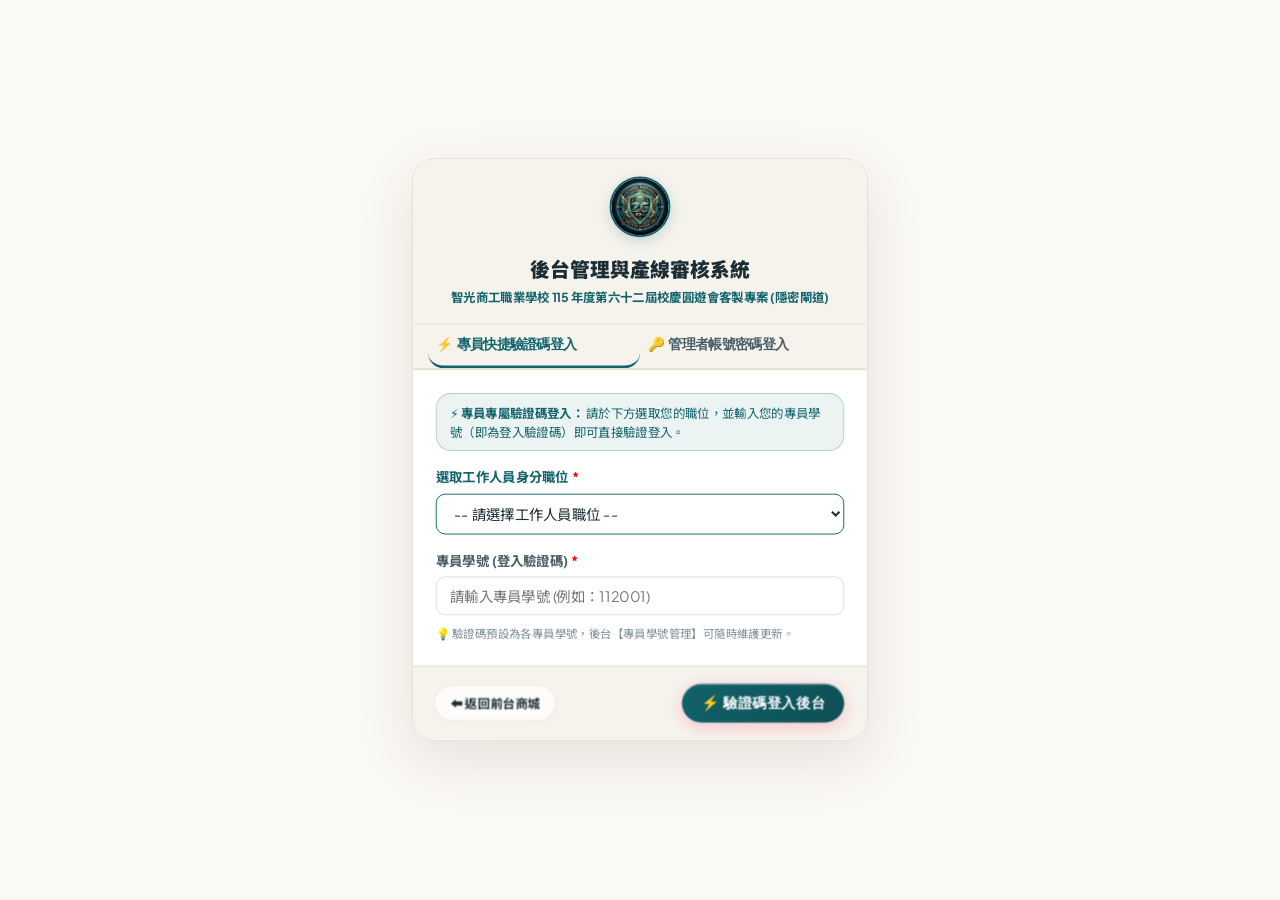
==== commit 1a1b3db4: "Add files via upload" ====
--- a/admin/index.html
+++ b/admin/index.html
@@ -196,7 +196,7 @@
       <div class="modal-header" style="text-align:center;display:block;background:var(--bg-subtle-warm);">
         <img src="assets/images/logo.png" style="width:64px;height:64px;border-radius:50%;border:2px solid var(--teal-primary);margin:0 auto 10px;box-shadow:0 4px 14px rgba(18,99,107,0.2);">
         <h2 style="font-size:1.3rem;font-weight:900;color:var(--text-primary);">後台管理與產線審核系統</h2>
-        <div style="font-size:0.82rem;color:var(--teal-primary);margin-top:2px;font-weight:700;">智光商工職業學校 115 年度第六十六屆校慶圓遊會客製專案 (隱密閘道)</div>
+        <div style="font-size:0.82rem;color:var(--teal-primary);margin-top:2px;font-weight:700;">智光商工職業學校 115 年度第六十二屆校慶圓遊會客製專案 (隱密閘道)</div>
       </div>
 
       <!-- 登入模式切換分頁 (雙軌登入：專員學號驗證碼 VS 管理者帳號密碼) -->
@@ -362,7 +362,7 @@
       <!-- 頂部資訊列 -->
       <header class="admin-topbar">
         <div style="display:flex;align-items:center;gap:12px;">
-          <h2 style="font-size:1.15rem;font-weight:900;color:var(--text-primary);">智光商工職業學校 115 年度第六十六屆校慶圓遊會</h2>
+          <h2 style="font-size:1.15rem;font-weight:900;color:var(--text-primary);">智光商工職業學校 115 年度第六十二屆校慶圓遊會</h2>
           <span style="font-size:0.78rem;color:var(--teal-primary);background:var(--teal-soft-bg);padding:4px 10px;border-radius:4px;border:1px solid var(--teal-border);font-weight:600;">
             安全保存狀態：<strong id="destruction-countdown-timer">🛡️ 活動籌備進行中 (校慶日期尚未定案 · 資料全程安全保存)</strong>
           </span>
